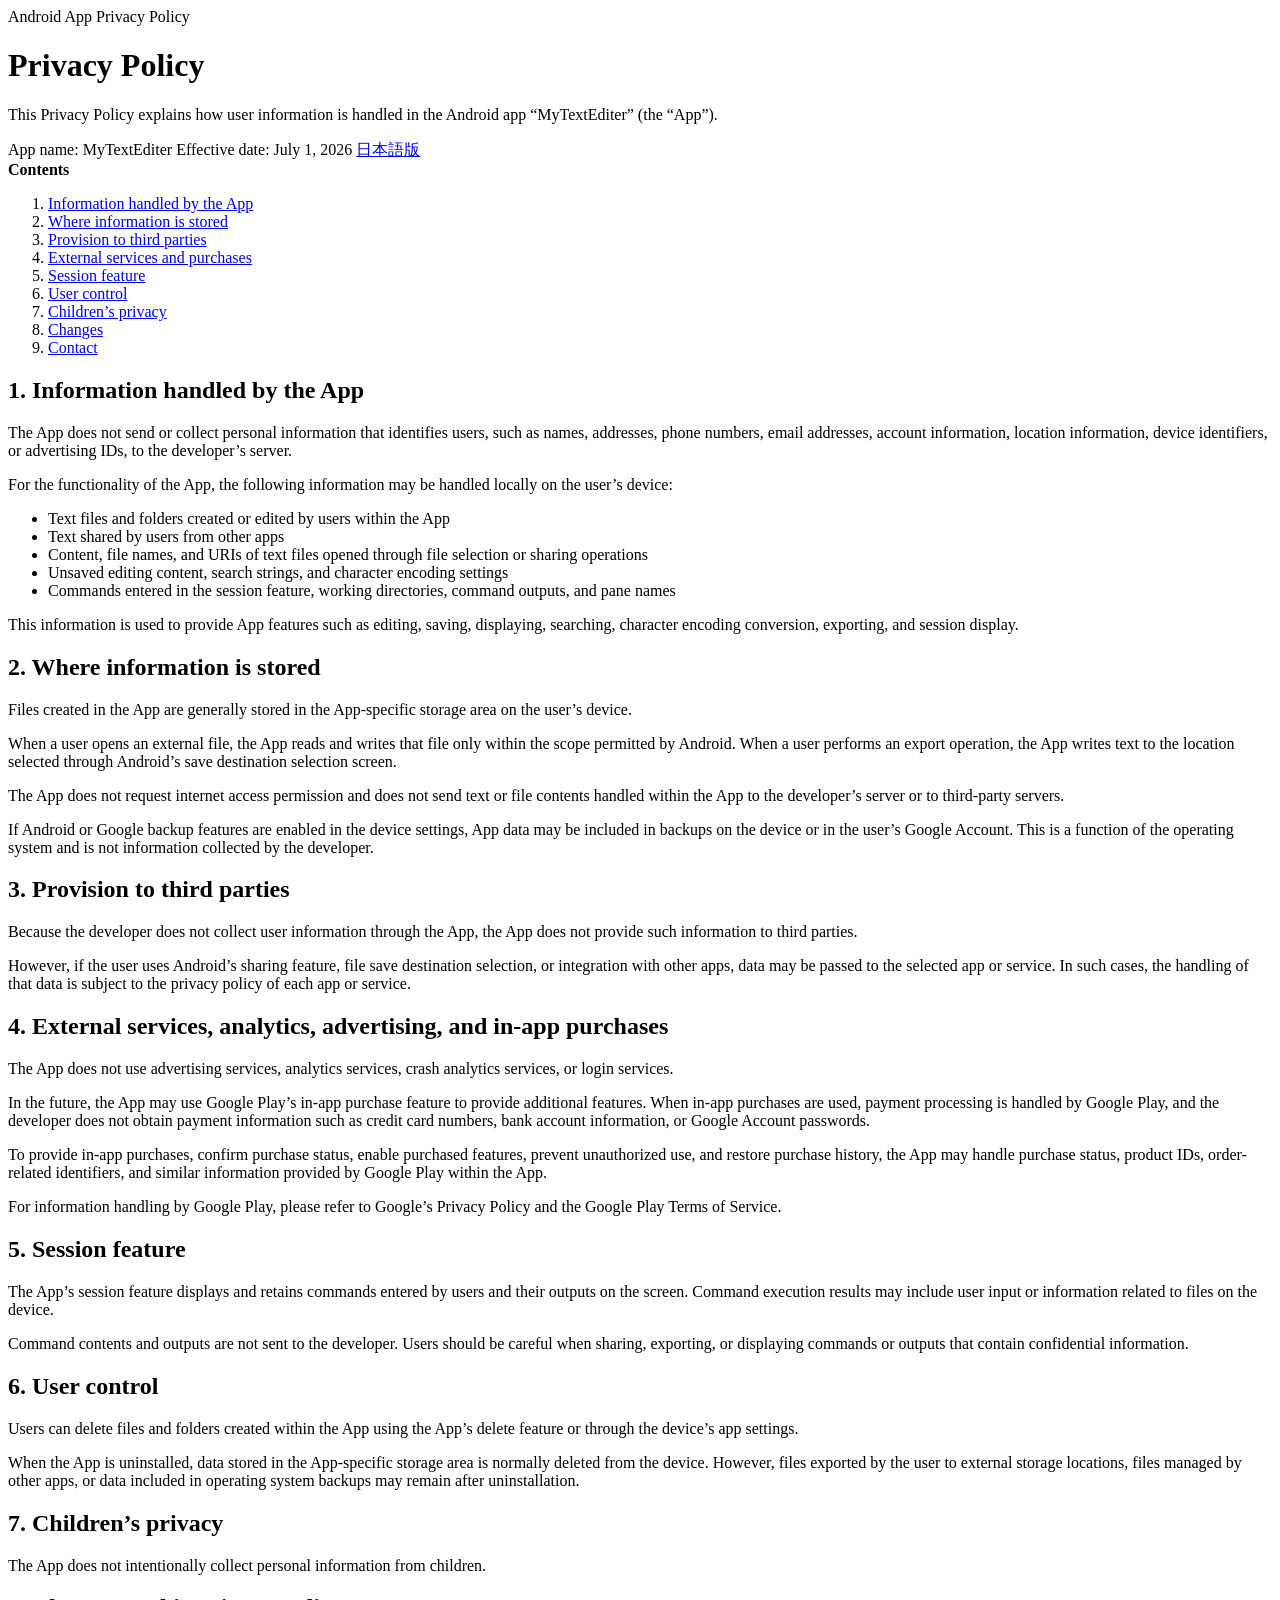
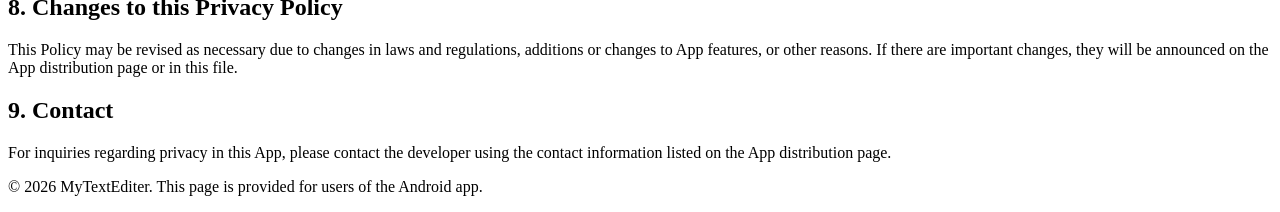
==== policy_en.html @ 5edd38d2 "Replace inline styles with external stylesheet link Updated the stylesheet link in the privacy polic" ====
<!doctype html>
<html lang="en">
<head>
  <meta charset="utf-8" />
  <meta name="viewport" content="width=device-width, initial-scale=1" />
  <title>Privacy Policy | MyTextEditer</title>
  <meta name="description" content="Privacy Policy for the Android app MyTextEditer." />
  <link rel="stylesheet" href="style.cs"></link>
</head>
<body>
  <div class="page">
    <header class="hero">
      <div class="badge">Android App Privacy Policy</div>
      <h1>Privacy Policy</h1>
      <p class="lead">This Privacy Policy explains how user information is handled in the Android app “MyTextEditer” (the “App”).</p>
      <div class="meta" aria-label="Basic information">
        <span>App name: MyTextEditer</span>
        <span>Effective date: July 1, 2026</span>
        <a class="lang-link" href="./index.html" lang="ja">日本語版</a>
      </div>
    </header>

    <nav class="toc" aria-label="Table of contents">
      <strong>Contents</strong>
      <ol>
        <li><a href="#section-1">Information handled by the App</a></li>
        <li><a href="#section-2">Where information is stored</a></li>
        <li><a href="#section-3">Provision to third parties</a></li>
        <li><a href="#section-4">External services and purchases</a></li>
        <li><a href="#section-5">Session feature</a></li>
        <li><a href="#section-6">User control</a></li>
        <li><a href="#section-7">Children’s privacy</a></li>
        <li><a href="#section-8">Changes</a></li>
        <li><a href="#section-9">Contact</a></li>
      </ol>
    </nav>

    <main>
      <section id="section-1">
        <h2>1. Information handled by the App</h2>
        <p>The App does not send or collect personal information that identifies users, such as names, addresses, phone numbers, email addresses, account information, location information, device identifiers, or advertising IDs, to the developer’s server.</p>
        <p>For the functionality of the App, the following information may be handled locally on the user’s device:</p>
        <ul>
          <li>Text files and folders created or edited by users within the App</li>
          <li>Text shared by users from other apps</li>
          <li>Content, file names, and URIs of text files opened through file selection or sharing operations</li>
          <li>Unsaved editing content, search strings, and character encoding settings</li>
          <li>Commands entered in the session feature, working directories, command outputs, and pane names</li>
        </ul>
        <p>This information is used to provide App features such as editing, saving, displaying, searching, character encoding conversion, exporting, and session display.</p>
      </section>

      <section id="section-2">
        <h2>2. Where information is stored</h2>
        <p>Files created in the App are generally stored in the App-specific storage area on the user’s device.</p>
        <p>When a user opens an external file, the App reads and writes that file only within the scope permitted by Android. When a user performs an export operation, the App writes text to the location selected through Android’s save destination selection screen.</p>
        <p>The App does not request internet access permission and does not send text or file contents handled within the App to the developer’s server or to third-party servers.</p>
        <p class="note">If Android or Google backup features are enabled in the device settings, App data may be included in backups on the device or in the user’s Google Account. This is a function of the operating system and is not information collected by the developer.</p>
      </section>

      <section id="section-3">
        <h2>3. Provision to third parties</h2>
        <p>Because the developer does not collect user information through the App, the App does not provide such information to third parties.</p>
        <p>However, if the user uses Android’s sharing feature, file save destination selection, or integration with other apps, data may be passed to the selected app or service. In such cases, the handling of that data is subject to the privacy policy of each app or service.</p>
      </section>

      <section id="section-4">
        <h2>4. External services, analytics, advertising, and in-app purchases</h2>
        <p>The App does not use advertising services, analytics services, crash analytics services, or login services.</p>
        <p>In the future, the App may use Google Play’s in-app purchase feature to provide additional features. When in-app purchases are used, payment processing is handled by Google Play, and the developer does not obtain payment information such as credit card numbers, bank account information, or Google Account passwords.</p>
        <p>To provide in-app purchases, confirm purchase status, enable purchased features, prevent unauthorized use, and restore purchase history, the App may handle purchase status, product IDs, order-related identifiers, and similar information provided by Google Play within the App.</p>
        <p>For information handling by Google Play, please refer to Google’s Privacy Policy and the Google Play Terms of Service.</p>
      </section>

      <section id="section-5">
        <h2>5. Session feature</h2>
        <p>The App’s session feature displays and retains commands entered by users and their outputs on the screen. Command execution results may include user input or information related to files on the device.</p>
        <p>Command contents and outputs are not sent to the developer. Users should be careful when sharing, exporting, or displaying commands or outputs that contain confidential information.</p>
      </section>

      <section id="section-6">
        <h2>6. User control</h2>
        <p>Users can delete files and folders created within the App using the App’s delete feature or through the device’s app settings.</p>
        <p>When the App is uninstalled, data stored in the App-specific storage area is normally deleted from the device. However, files exported by the user to external storage locations, files managed by other apps, or data included in operating system backups may remain after uninstallation.</p>
      </section>

      <section id="section-7">
        <h2>7. Children’s privacy</h2>
        <p>The App does not intentionally collect personal information from children.</p>
      </section>

      <section id="section-8">
        <h2>8. Changes to this Privacy Policy</h2>
        <p>This Policy may be revised as necessary due to changes in laws and regulations, additions or changes to App features, or other reasons. If there are important changes, they will be announced on the App distribution page or in this file.</p>
      </section>

      <section id="section-9">
        <h2>9. Contact</h2>
        <p>For inquiries regarding privacy in this App, please contact the developer using the contact information listed on the App distribution page.</p>
      </section>
    </main>

    <footer>
      <p>&copy; 2026 MyTextEditer. This page is provided for users of the Android app.</p>
    </footer>
  </div>
</body>
</html>
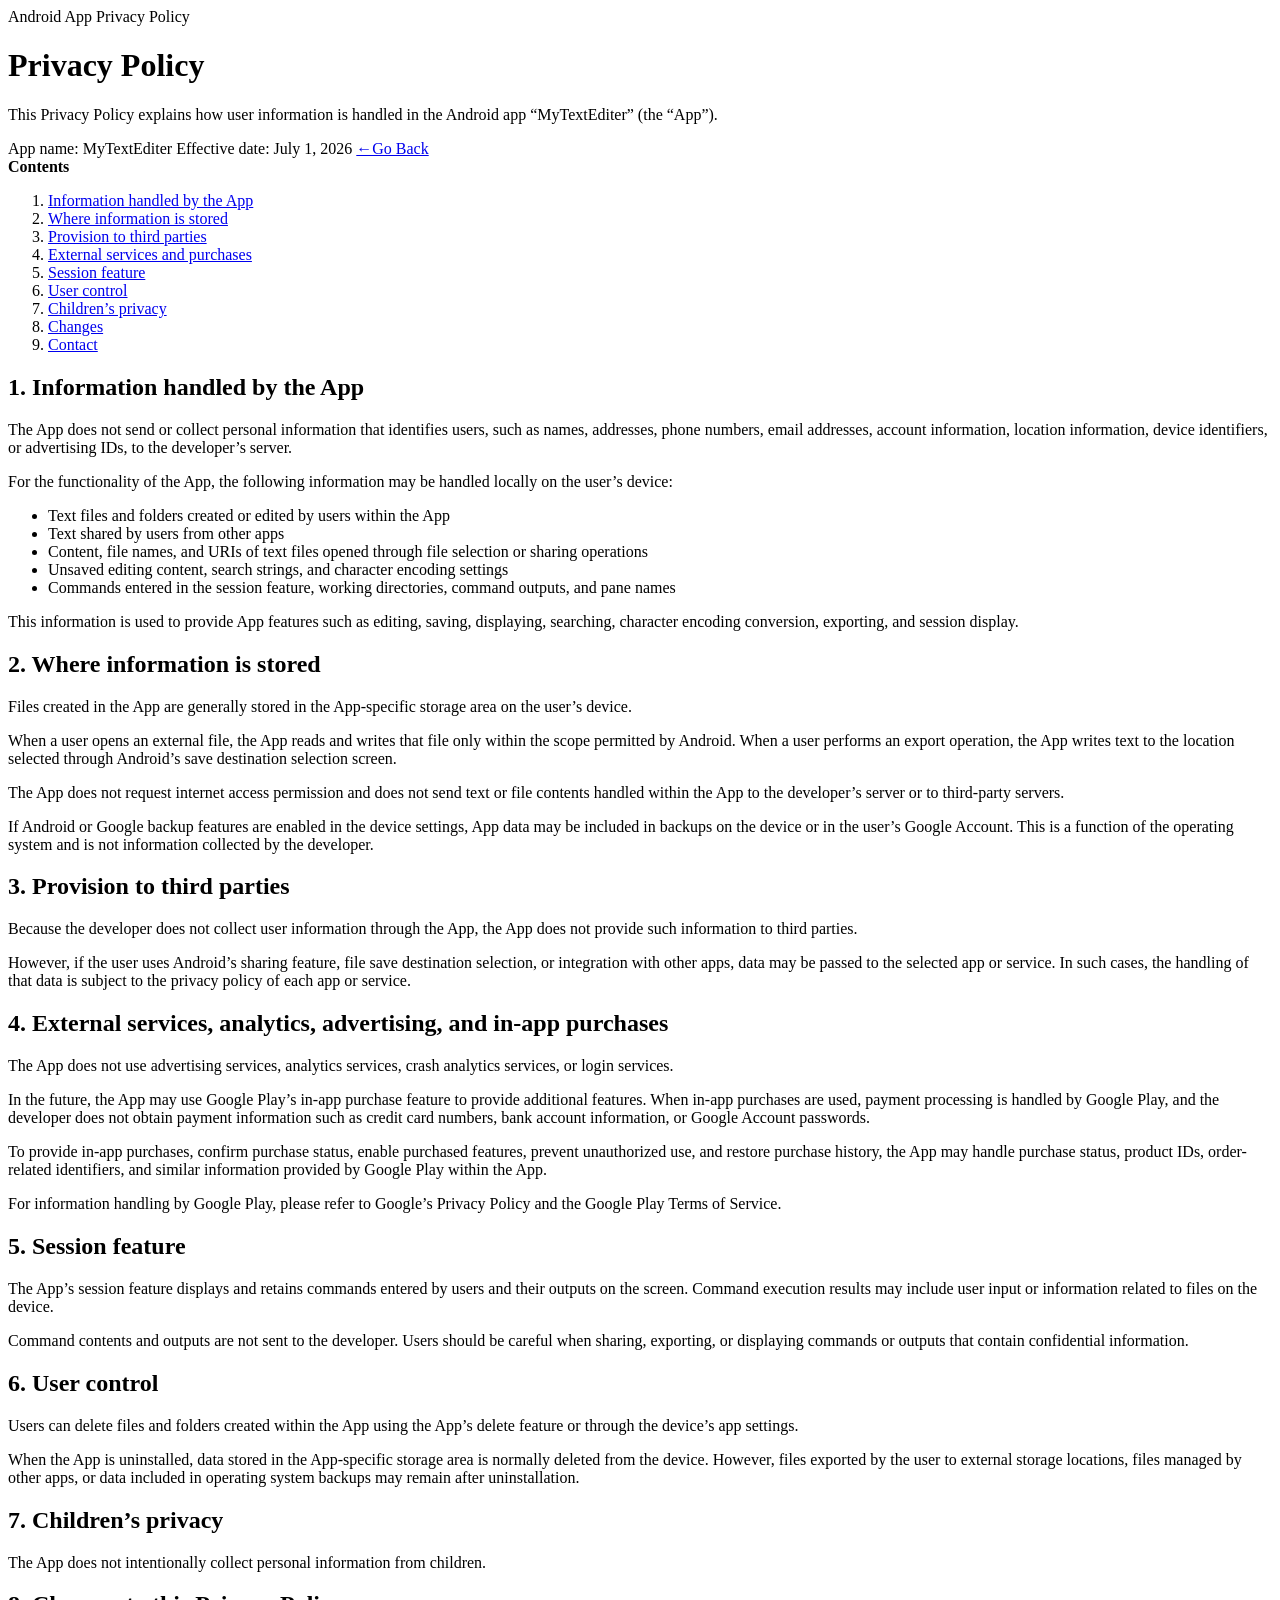
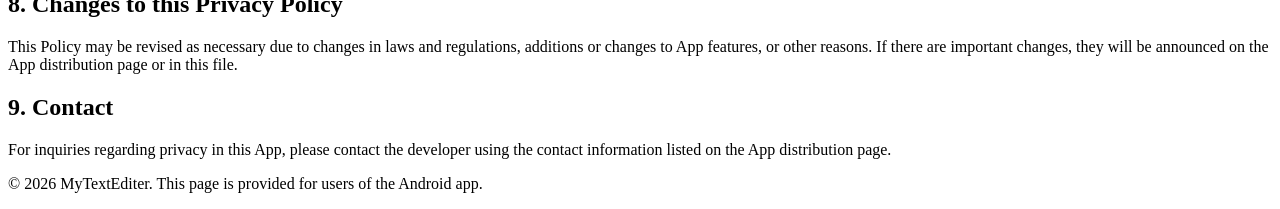
==== commit 47cad7d6: "Update language link in privacy policy" ====
--- a/policy_en.html
+++ b/policy_en.html
@@ -16,7 +16,7 @@
       <div class="meta" aria-label="Basic information">
         <span>App name: MyTextEditer</span>
         <span>Effective date: July 1, 2026</span>
-        <a class="lang-link" href="./index.html" lang="ja">日本語版</a>
+        <a class="lang-link" href="./index.html">←Go Back</a>
       </div>
     </header>
 
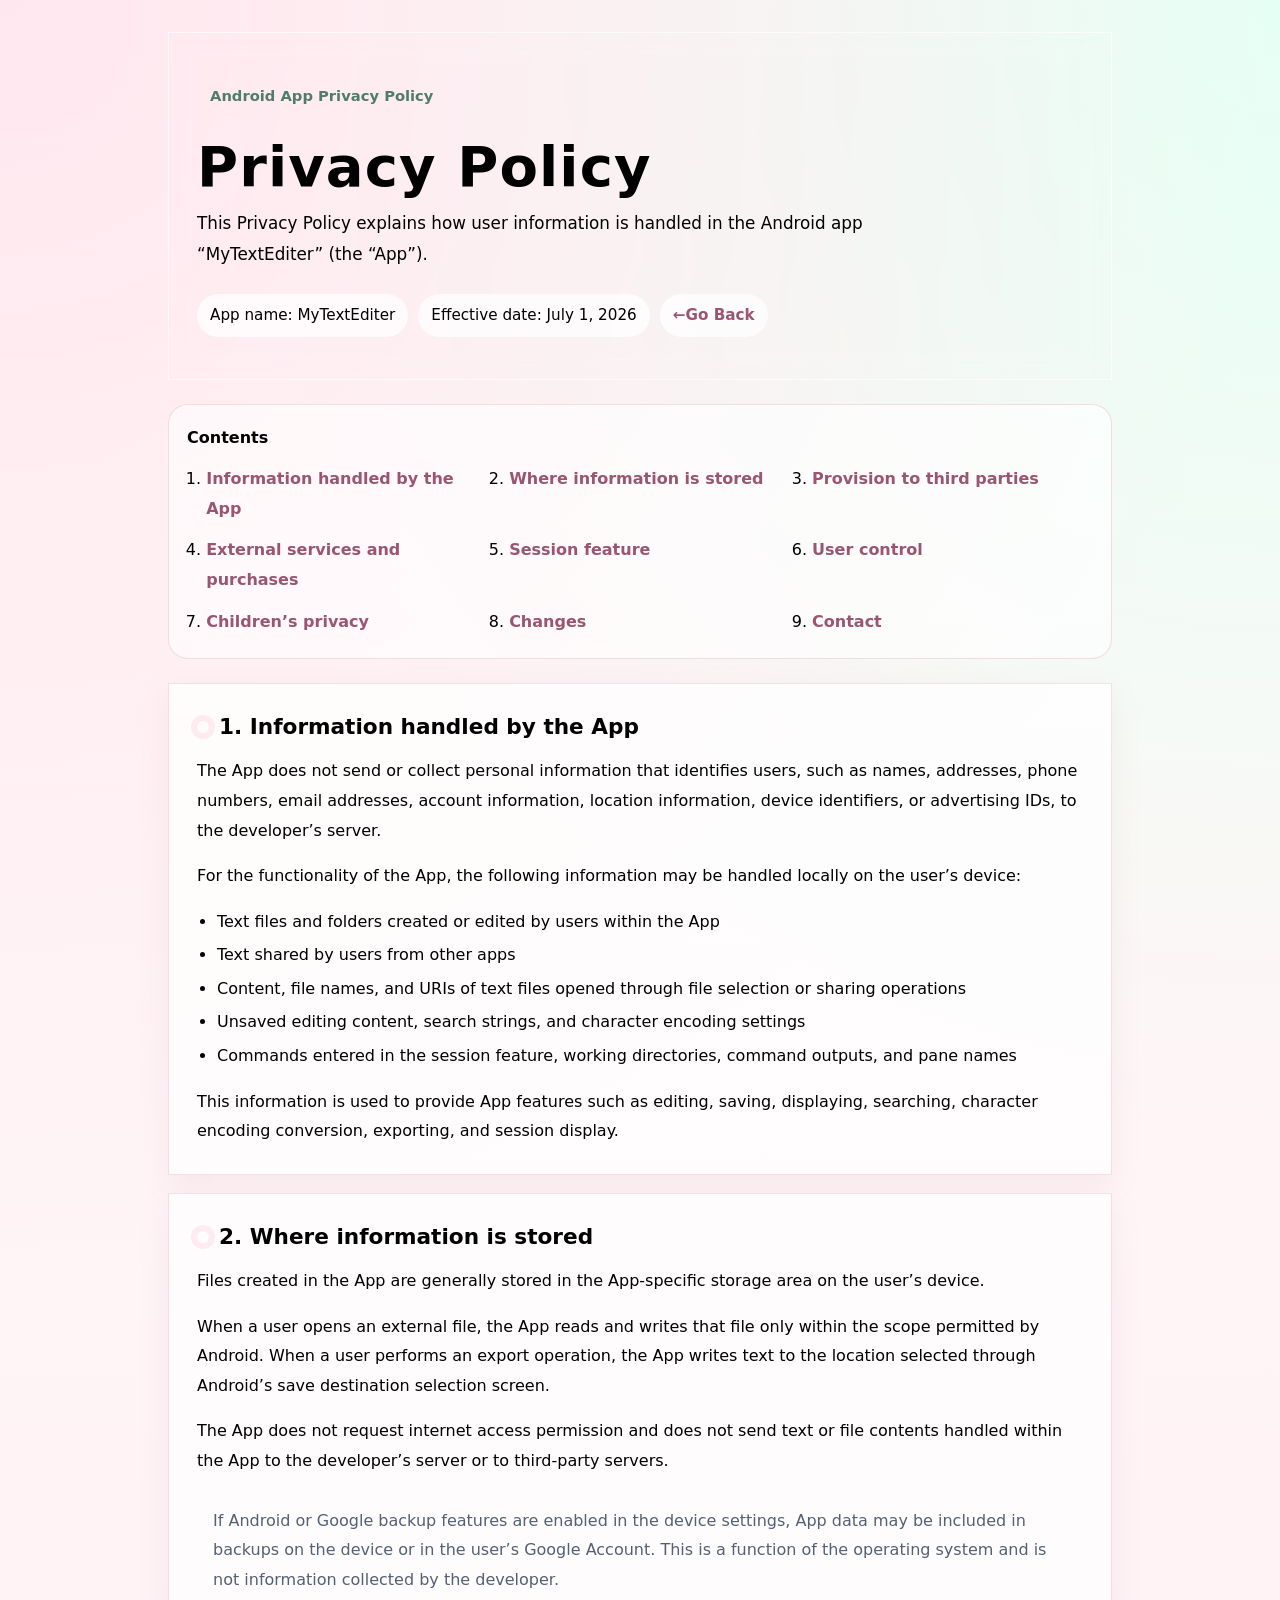
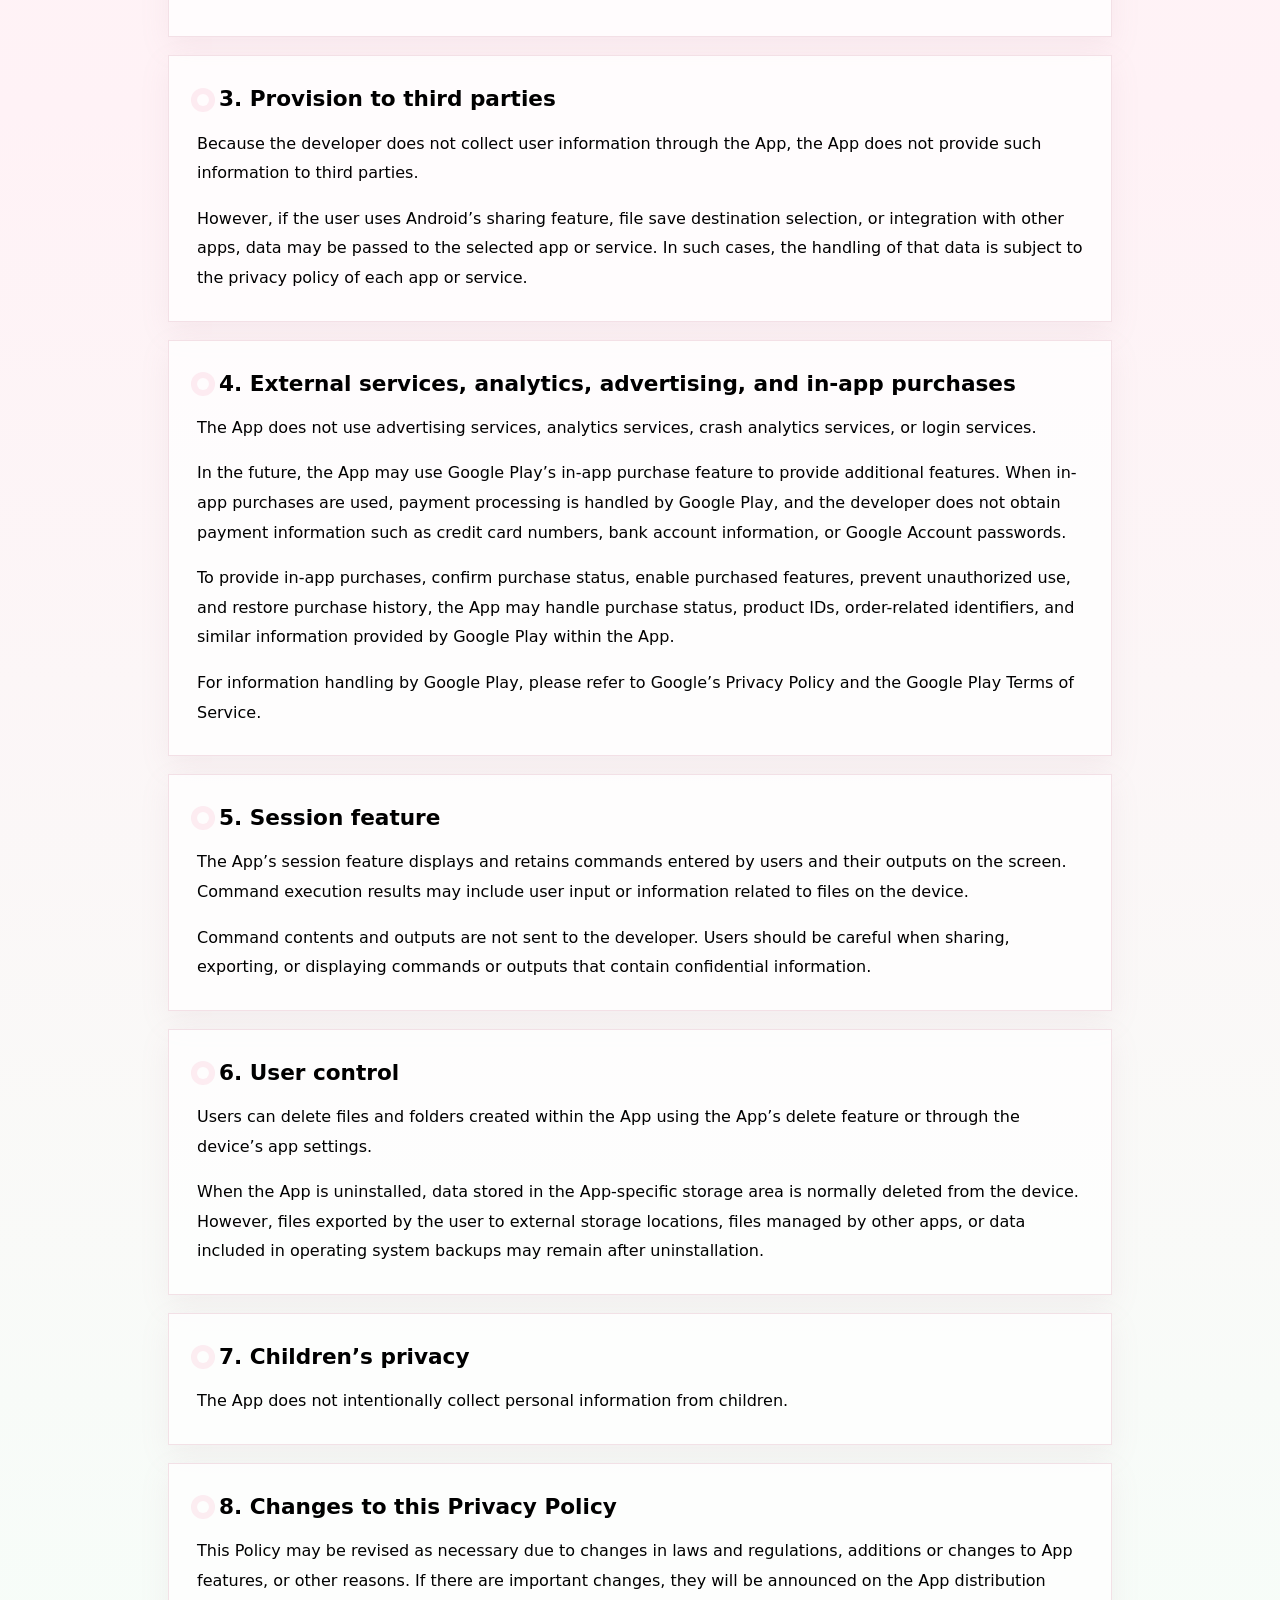
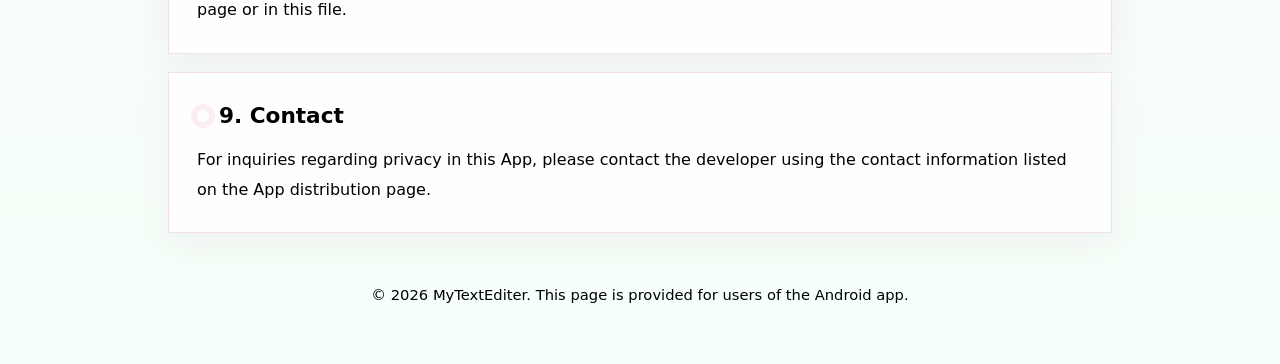
==== commit 018c574c: "Fix stylesheet link in privacy policy HTML" ====
--- a/policy_en.html
+++ b/policy_en.html
@@ -5,7 +5,7 @@
   <meta name="viewport" content="width=device-width, initial-scale=1" />
   <title>Privacy Policy | MyTextEditer</title>
   <meta name="description" content="Privacy Policy for the Android app MyTextEditer." />
-  <link rel="stylesheet" href="style.cs"></link>
+  <link rel="stylesheet" href="style.css"></link>
 </head>
 <body>
   <div class="page">
--- a/style.css
+++ b/style.css
@@ -0,0 +1,236 @@
+@charset "utf-8"
+:root {
+      --bg: #fffaf7;
+      --card: #ffffffcc;
+      --text: #3f3a3a;
+      --muted: #756f6f;
+      --main: #f7b7c9;
+      --main-soft: #ffe7ef;
+      --accent: #b8e6d3;
+      --accent-soft: #ecfff7;
+      --blue-soft: #eaf3ff;
+      --line: #f0d9e1;
+      --shadow: 0 18px 45px rgba(177, 126, 143, 0.18);
+      --radius: 24px;
+    }
+
+    * {
+      box-sizing: border-box;
+    }
+
+    body {
+      margin: 0;
+      font-family: system-ui, -apple-system, BlinkMacSystemFont, "Segoe UI", sans-serif;
+      line-height: 1.85;
+      color: var(--text);
+      background:
+        radial-gradient(circle at top left, #ffe7ef 0, transparent 34%),
+        radial-gradient(circle at top right, #e5fff4 0, transparent 30%),
+        linear-gradient(180deg, #fffaf7 0%, #fff2f6 48%, #f5fff9 100%);
+      min-height: 100vh;
+    }
+
+    a {
+      color: #9a5670;
+      text-decoration: none;
+      font-weight: 700;
+    }
+
+    a:hover {
+      text-decoration: underline;
+    }
+
+    .page {
+      width: min(100%, 980px);
+      margin: 0 auto;
+      padding: 32px 18px 56px;
+    }
+
+    .hero {
+      position: relative;
+      overflow: hidden;
+      padding: 42px 28px;
+      border: 1px solid rgba(255, 255, 255, 0.7);
+      border-radius: var(--radius);
+      background: var(--card);
+      box-shadow: var(--shadow);
+      backdrop-filter: blur(12px);
+    }
+
+    .hero::before,
+    .hero::after {
+      content: "";
+      position: absolute;
+      border-radius: 999px;
+      opacity: 0.65;
+      pointer-events: none;
+    }
+
+    .hero::before {
+      width: 170px;
+      height: 170px;
+      right: -46px;
+      top: -58px;
+      background: var(--main-soft);
+    }
+
+    .hero::after {
+      width: 120px;
+      height: 120px;
+      right: 88px;
+      bottom: -54px;
+      background: var(--accent-soft);
+    }
+
+    .badge {
+      display: inline-flex;
+      align-items: center;
+      gap: 8px;
+      padding: 7px 13px;
+      border-radius: 999px;
+      background: var(--accent-soft);
+      color: #4f7c6b;
+      font-size: 0.92rem;
+      font-weight: 700;
+    }
+
+    h1 {
+      position: relative;
+      margin: 18px 0 8px;
+      font-size: clamp(2rem, 5vw, 3.5rem);
+      line-height: 1.18;
+      letter-spacing: 0.02em;
+    }
+
+    .lead {
+      position: relative;
+      max-width: 760px;
+      margin: 0;
+      color: var(--muted);
+      font-size: 1.05rem;
+    }
+
+    .meta {
+      display: flex;
+      flex-wrap: wrap;
+      gap: 10px;
+      margin: 24px 0 0;
+    }
+
+    .meta span,
+    .lang-link {
+      display: inline-flex;
+      align-items: center;
+      min-height: 38px;
+      padding: 7px 13px;
+      border: 1px solid var(--line);
+      border-radius: 999px;
+      background: rgba(255, 255, 255, 0.72);
+      color: var(--muted);
+      font-size: 0.95rem;
+    }
+
+    .lang-link {
+      color: #9a5670;
+    }
+
+    .toc {
+      margin: 24px 0;
+      padding: 18px;
+      border-radius: 20px;
+      background: rgba(255, 255, 255, 0.62);
+      border: 1px solid rgba(240, 217, 225, 0.9);
+    }
+
+    .toc strong {
+      display: block;
+      margin-bottom: 8px;
+    }
+
+    .toc ol {
+      display: grid;
+      grid-template-columns: repeat(auto-fit, minmax(220px, 1fr));
+      gap: 4px 22px;
+      margin: 0;
+      padding-left: 1.2em;
+    }
+
+    main {
+      margin-top: 24px;
+    }
+
+    section {
+      margin: 18px 0;
+      padding: 28px;
+      border-radius: var(--radius);
+      background: rgba(255, 255, 255, 0.78);
+      border: 1px solid rgba(240, 217, 225, 0.78);
+      box-shadow: 0 10px 28px rgba(177, 126, 143, 0.10);
+    }
+
+    h2 {
+      display: flex;
+      align-items: center;
+      gap: 10px;
+      margin: 0 0 14px;
+      font-size: 1.35rem;
+      line-height: 1.4;
+    }
+
+    h2::before {
+      content: "";
+      flex: 0 0 auto;
+      width: 12px;
+      height: 12px;
+      border-radius: 50%;
+      background: linear-gradient(135deg, var(--main), var(--accent));
+      box-shadow: 0 0 0 6px rgba(247, 183, 201, 0.25);
+    }
+
+    p {
+      margin: 0 0 1em;
+    }
+
+    p:last-child {
+      margin-bottom: 0;
+    }
+
+    ul {
+      margin: 0 0 1em;
+      padding-left: 1.25em;
+    }
+
+    li {
+      margin: 0.25em 0;
+    }
+
+    .note {
+      margin-top: 12px;
+      padding: 14px 16px;
+      border-radius: 16px;
+      background: var(--blue-soft);
+      color: #526174;
+    }
+
+    footer {
+      margin-top: 26px;
+      padding: 22px 8px 0;
+      color: var(--muted);
+      text-align: center;
+      font-size: 0.92rem;
+    }
+
+    @media (max-width: 640px) {
+      .page {
+        padding: 18px 12px 42px;
+      }
+
+      .hero,
+      section {
+        padding: 22px 18px;
+      }
+
+      .toc ol {
+        grid-template-columns: 1fr;
+      }
+}
